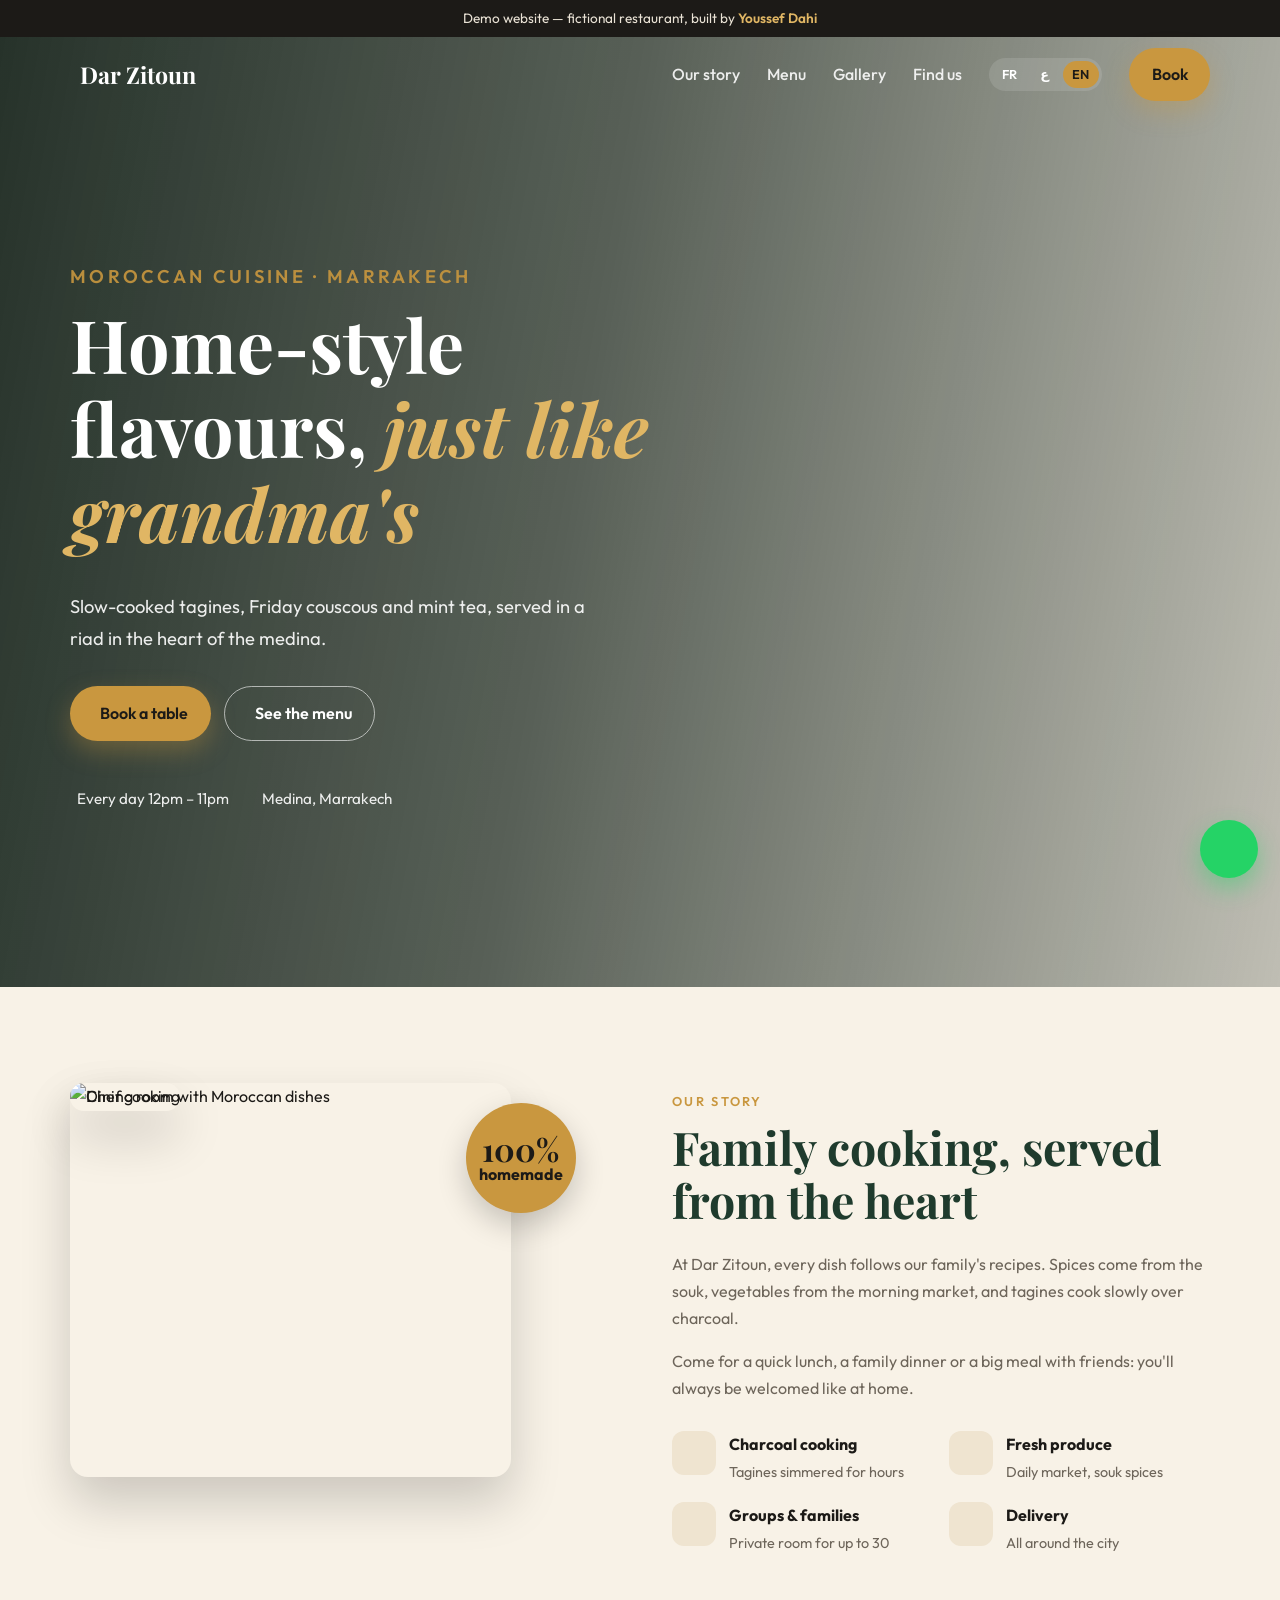
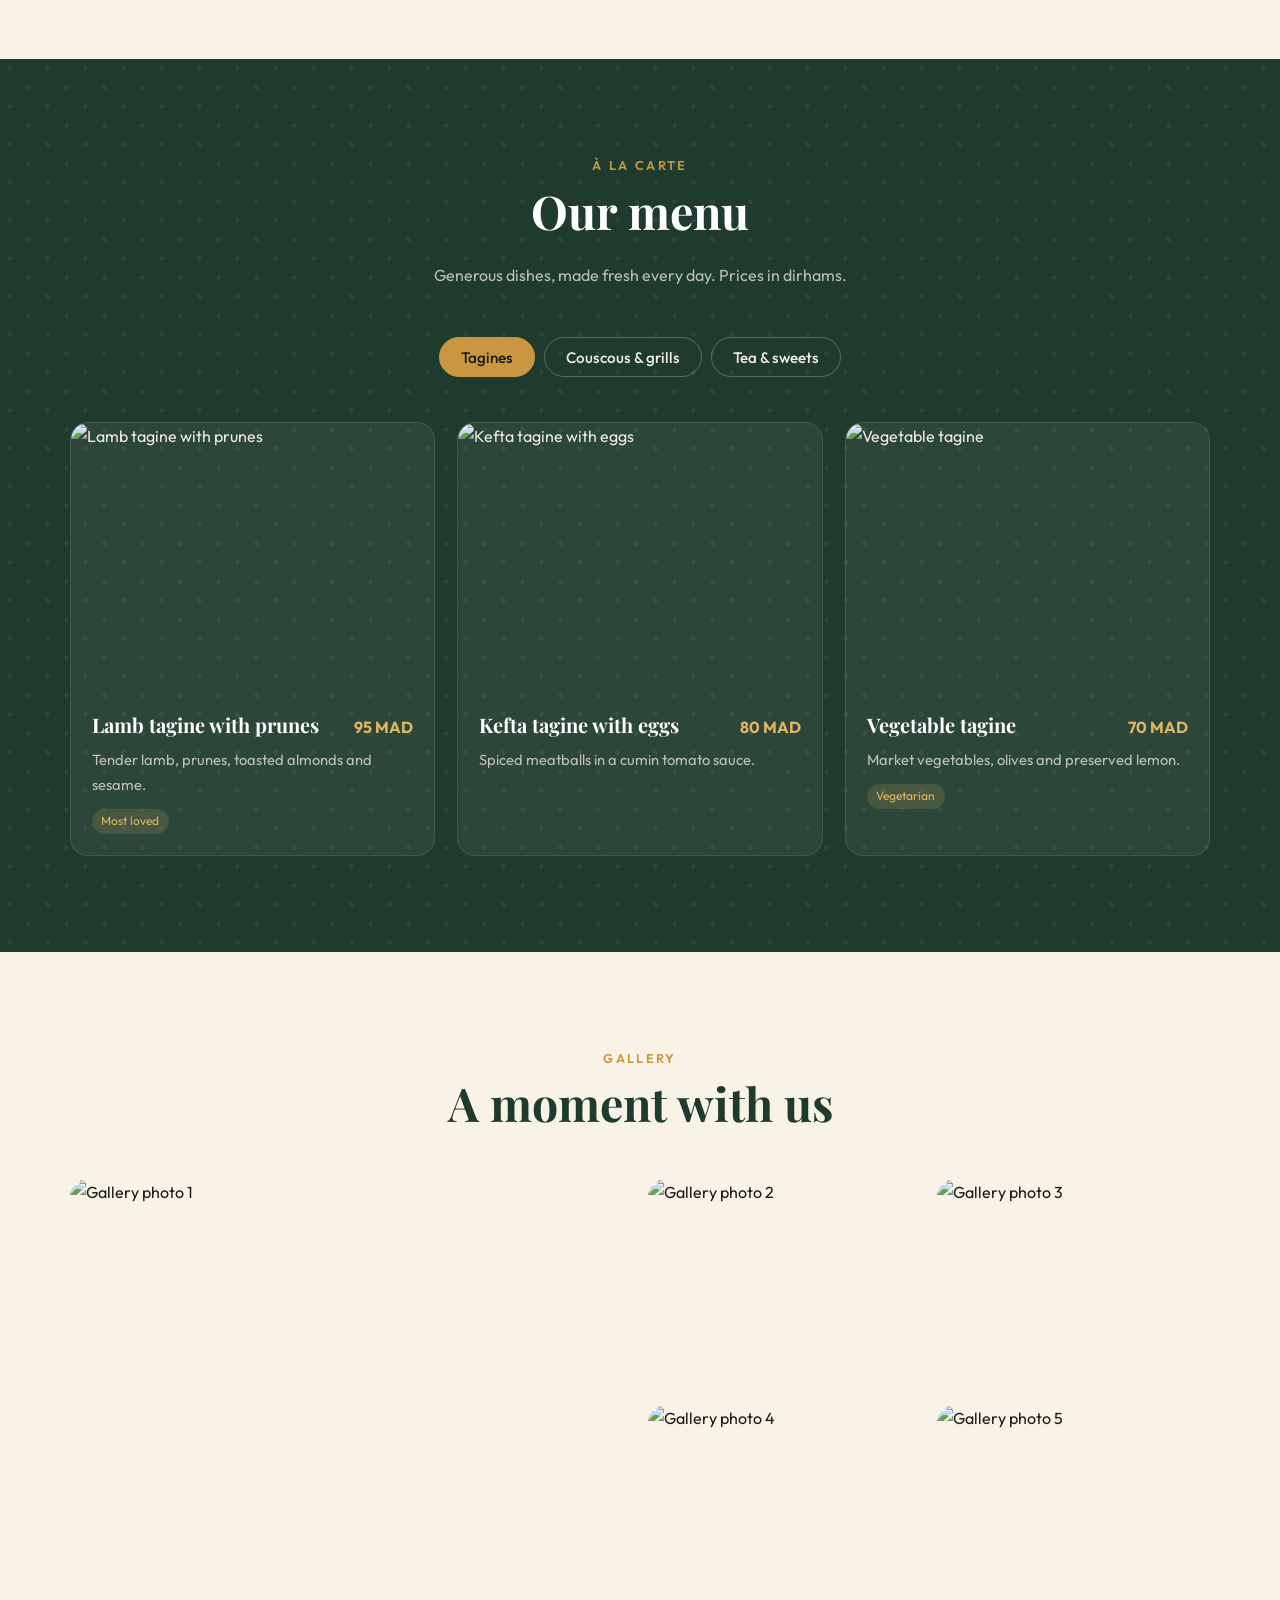
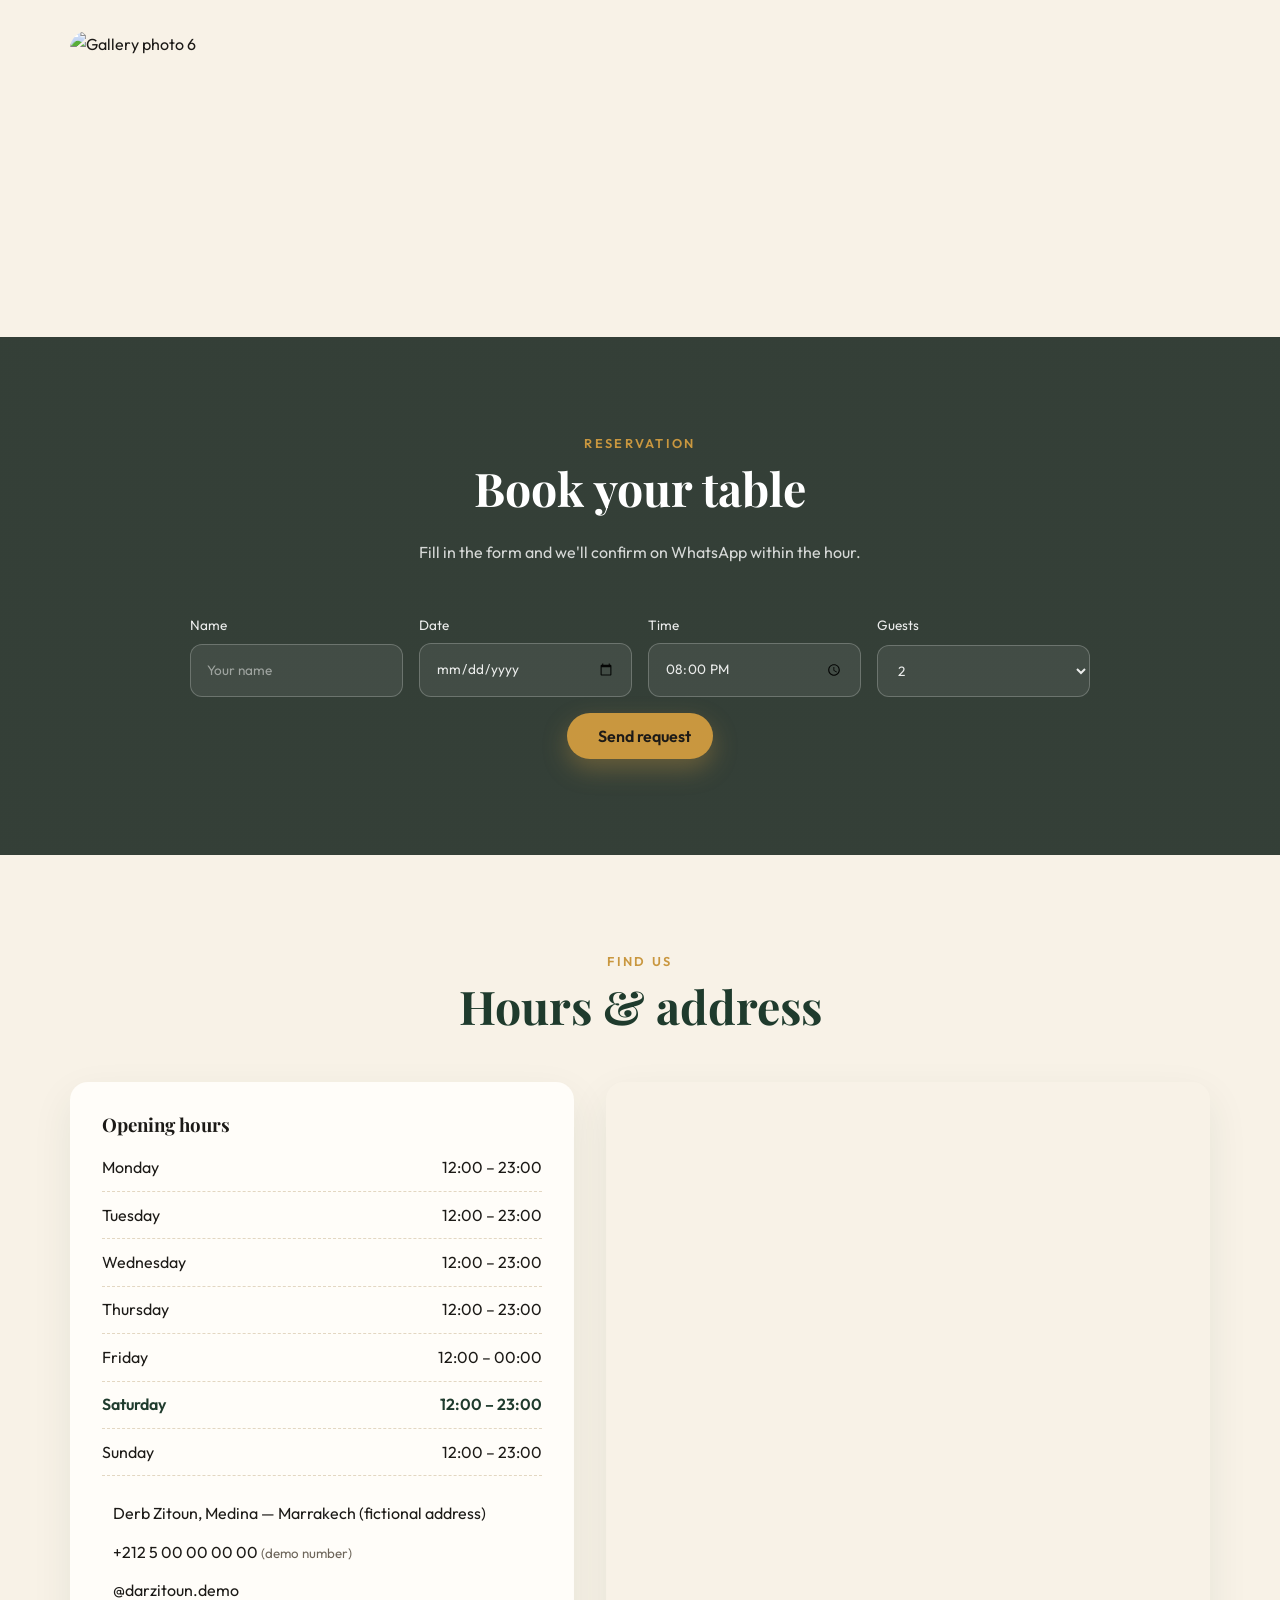
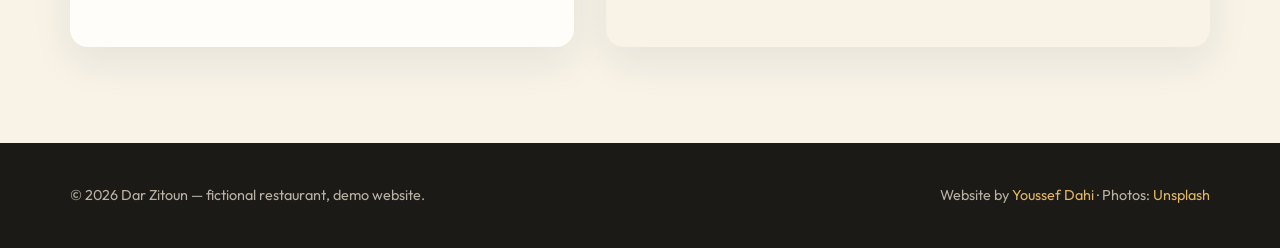
==== demos/restaurant/index.html @ c6a8010e "Add restaurant demo website (Dar Zitoun) Fictional Moroccan restaurant: menu tabs, gallery with ligh" ====
<!doctype html>
<html lang="fr">
<head>
  <meta charset="utf-8" />
  <meta name="viewport" content="width=device-width, initial-scale=1" />
  <title>Dar Zitoun — Restaurant marocain (démo)</title>
  <meta name="description" content="Demo restaurant website by Youssef Dahi: menu, gallery, opening hours, map and reservation, in French, Arabic and English." />
  <meta name="theme-color" content="#1f3b2d" />
  <link rel="preconnect" href="https://fonts.googleapis.com">
  <link rel="preconnect" href="https://fonts.gstatic.com" crossorigin>
  <link href="https://fonts.googleapis.com/css2?family=Playfair+Display:wght@600;700;800&family=Outfit:wght@300;400;500;600&family=Noto+Kufi+Arabic:wght@400;600;800&display=swap" rel="stylesheet">
  <link href="https://cdn.jsdelivr.net/npm/remixicon@4.3.0/fonts/remixicon.css" rel="stylesheet">
  <style>
    :root {
      --green: #1f3b2d;
      --green-2: #2c5440;
      --gold: #c9973f;
      --gold-2: #e0b664;
      --cream: #f8f2e7;
      --sand: #efe4d0;
      --ink: #1c1a17;
      --muted: #6d655a;
      --white: #fffdf9;
      --radius: 18px;
      --serif: "Playfair Display", Georgia, serif;
      --sans: "Outfit", system-ui, sans-serif;
    }
    html[lang="ar"] { --serif: "Noto Kufi Arabic", serif; --sans: "Noto Kufi Arabic", system-ui, sans-serif; }

    * { box-sizing: border-box; }
    html { scroll-behavior: smooth; scroll-padding-top: 80px; }
    body { margin: 0; font: 16px/1.7 var(--sans); color: var(--ink); background: var(--cream); overflow-x: hidden; }
    img { max-width: 100%; display: block; }
    a { color: inherit; text-decoration: none; }
    h1, h2, h3 { font-family: var(--serif); line-height: 1.15; margin: 0 0 .5em; }
    h2 { font-size: clamp(2rem, 4vw, 2.9rem); color: var(--green); }
    p { margin: 0 0 1em; }
    .container { width: min(1140px, 92%); margin-inline: auto; }
    .eyebrow { color: var(--gold); font-weight: 600; letter-spacing: .18em; text-transform: uppercase; font-size: .8rem; margin-bottom: .5rem; }
    html[lang="ar"] .eyebrow { letter-spacing: 0; font-size: .95rem; }
    .muted { color: var(--muted); }

    /* Demo ribbon */
    .demo-bar { background: var(--ink); color: #e9e2d5; font-size: .85rem; text-align: center; padding: .45rem 1rem; }
    .demo-bar a { color: var(--gold-2); font-weight: 600; }

    /* Header */
    header { position: sticky; top: 0; z-index: 40; transition: background .3s, box-shadow .3s; }
    header.scrolled { background: rgba(31, 59, 45, .96); box-shadow: 0 8px 24px rgba(0,0,0,.15); backdrop-filter: blur(8px); }
    .nav { display: flex; align-items: center; justify-content: space-between; gap: 1rem; height: 74px; color: #fff; }
    .logo { display: flex; align-items: center; gap: .6rem; font-family: var(--serif); font-size: 1.45rem; font-weight: 700; }
    .logo i { color: var(--gold-2); font-size: 1.6rem; }
    .links { display: flex; align-items: center; gap: 1.7rem; font-weight: 500; }
    .links a:not(.btn) { opacity: .88; } .links a:not(.btn):hover { opacity: 1; color: var(--gold-2); }
    .langs { display: flex; gap: .25rem; background: rgba(255,255,255,.12); border-radius: 999px; padding: .2rem; }
    .langs button { border: 0; background: none; color: #fff; font: 600 .8rem var(--sans); padding: .35rem .6rem; border-radius: 999px; cursor: pointer; }
    .langs button.on { background: var(--gold); color: var(--ink); }
    .burger { display: none; background: none; border: 0; color: #fff; font-size: 1.6rem; cursor: pointer; }

    .btn { display: inline-flex; align-items: center; gap: .5rem; padding: .8rem 1.4rem; border-radius: 999px; font-weight: 600; border: 0; cursor: pointer; font-family: var(--sans); font-size: 1rem; transition: transform .2s, box-shadow .2s, background .2s; }
    .btn:hover { transform: translateY(-2px); }
    .btn-gold { background: var(--gold); color: var(--ink); box-shadow: 0 10px 25px rgba(201,151,63,.35); }
    .btn-gold:hover { background: var(--gold-2); }
    .btn-line { color: #fff; border: 1.5px solid rgba(255,255,255,.6); }
    .btn-line:hover { border-color: #fff; background: rgba(255,255,255,.1); }

    /* Hero */
    .hero { position: relative; margin-top: -74px; min-height: 100vh; display: grid; align-items: center; color: #fff; overflow: hidden; }
    .hero-bg { position: absolute; inset: 0; background: url("https://images.unsplash.com/photo-1748540459503-19efc015143b?w=1800&q=75&auto=format&fit=crop") center/cover; transform: scale(1.08); animation: zoom 18s ease-out forwards; }
    @keyframes zoom { to { transform: scale(1); } }
    .hero::after { content: ""; position: absolute; inset: 0; background: linear-gradient(100deg, rgba(20,34,26,.92) 0%, rgba(20,34,26,.7) 45%, rgba(20,34,26,.25) 100%); }
    html[dir="rtl"] .hero::after { background: linear-gradient(-100deg, rgba(20,34,26,.92) 0%, rgba(20,34,26,.7) 45%, rgba(20,34,26,.25) 100%); }
    .hero-content { position: relative; z-index: 1; max-width: 620px; padding-block: 8rem 5rem; }
    .hero h1 { font-size: clamp(2.6rem, 6vw, 4.6rem); }
    .hero h1 span { color: var(--gold-2); font-style: italic; }
    html[lang="ar"] .hero h1 span { font-style: normal; }
    .hero p { font-size: 1.15rem; opacity: .9; max-width: 520px; }
    .hero-actions { display: flex; flex-wrap: wrap; gap: .8rem; margin-top: 2rem; }
    .hero-info { display: flex; flex-wrap: wrap; gap: 1.6rem; margin-top: 2.8rem; font-size: .95rem; opacity: .9; }
    .hero-info span { display: flex; align-items: center; gap: .45rem; } .hero-info i { color: var(--gold-2); font-size: 1.15rem; }

    /* Sections */
    section { padding-block: 6rem; }
    .head { text-align: center; max-width: 620px; margin: 0 auto 3rem; }

    /* About */
    .about { display: grid; grid-template-columns: 1fr 1fr; gap: 4rem; align-items: center; }
    .about-pics { position: relative; height: 480px; }
    .about-pics img { position: absolute; border-radius: var(--radius); object-fit: cover; box-shadow: 0 25px 50px rgba(0,0,0,.18); }
    .about-pics img:first-child { inset: 0 18% 18% 0; width: 82%; height: 82%; }
    .about-pics img:last-child { width: 50%; height: 52%; inset-inline-end: 0; bottom: 0; border: 6px solid var(--cream); }
    .about-pics .badge { position: absolute; top: 1.2rem; inset-inline-end: 6%; background: var(--gold); color: var(--ink); border-radius: 50%; width: 110px; height: 110px; display: grid; place-items: center; text-align: center; font-weight: 700; line-height: 1.1; box-shadow: 0 12px 30px rgba(0,0,0,.2); }
    .about-pics .badge b { display: block; font-family: var(--serif); font-size: 2rem; }
    .features { display: grid; grid-template-columns: 1fr 1fr; gap: 1rem; margin-top: 1.8rem; }
    .feature { display: flex; gap: .8rem; align-items: flex-start; }
    .feature i { flex: none; width: 44px; height: 44px; display: grid; place-items: center; border-radius: 12px; background: var(--sand); color: var(--green); font-size: 1.3rem; }
    .feature strong { display: block; } .feature span { font-size: .9rem; color: var(--muted); }

    /* Menu */
    .menu-sec { background: var(--green); color: #f3ece0; position: relative; }
    .menu-sec::before { content: ""; position: absolute; inset: 0; opacity: .06; background-image: radial-gradient(circle at 25% 25%, #fff 2px, transparent 2.5px), radial-gradient(circle at 75% 75%, #fff 2px, transparent 2.5px); background-size: 38px 38px; pointer-events: none; }
    .menu-sec h2 { color: #fff; }
    .tabs { display: flex; flex-wrap: wrap; justify-content: center; gap: .6rem; margin-bottom: 2.8rem; position: relative; }
    .tab { border: 1.5px solid rgba(255,255,255,.25); background: none; color: #f3ece0; font: 500 .95rem var(--sans); padding: .6rem 1.3rem; border-radius: 999px; cursor: pointer; transition: .2s; }
    .tab:hover { border-color: var(--gold-2); }
    .tab.on { background: var(--gold); border-color: var(--gold); color: var(--ink); }
    .dishes { display: grid; grid-template-columns: repeat(3, 1fr); gap: 1.4rem; position: relative; }
    .dish { background: rgba(255,255,255,.06); border: 1px solid rgba(255,255,255,.1); border-radius: var(--radius); overflow: hidden; transition: transform .3s, background .3s; animation: rise .5s ease both; }
    .dish:hover { transform: translateY(-6px); background: rgba(255,255,255,.1); }
    @keyframes rise { from { opacity: 0; transform: translateY(16px); } }
    .dish img { width: 100%; aspect-ratio: 4/3; object-fit: cover; }
    .dish-body { padding: 1.1rem 1.3rem 1.3rem; }
    .dish-top { display: flex; justify-content: space-between; gap: .8rem; align-items: baseline; }
    .dish h3 { font-size: 1.25rem; color: #fff; margin: 0; }
    .price { color: var(--gold-2); font-weight: 700; white-space: nowrap; }
    .dish p { margin: .4rem 0 0; font-size: .92rem; opacity: .75; }
    .tag { display: inline-block; margin-top: .7rem; font-size: .75rem; padding: .15rem .6rem; border-radius: 999px; background: rgba(224,182,100,.15); color: var(--gold-2); }

    /* Gallery */
    .gallery { display: grid; grid-template-columns: repeat(4, 1fr); grid-auto-rows: 210px; gap: 1rem; }
    .gallery figure { margin: 0; border-radius: var(--radius); overflow: hidden; cursor: zoom-in; }
    .gallery figure:nth-child(1) { grid-row: span 2; grid-column: span 2; }
    .gallery figure:nth-child(4) { grid-row: span 2; }
    .gallery img { width: 100%; height: 100%; object-fit: cover; transition: transform .6s; }
    .gallery figure:hover img { transform: scale(1.07); }
    .lightbox { position: fixed; inset: 0; z-index: 80; background: rgba(10,14,12,.92); display: none; place-items: center; padding: 2rem; }
    .lightbox.open { display: grid; }
    .lightbox img { max-height: 86vh; border-radius: 12px; }
    .lightbox button { position: absolute; top: 1rem; inset-inline-end: 1rem; background: none; border: 0; color: #fff; font-size: 2rem; cursor: pointer; }

    /* Visit */
    .visit { display: grid; grid-template-columns: 1fr 1.2fr; gap: 2rem; }
    .card { background: var(--white); border-radius: var(--radius); padding: 2rem; box-shadow: 0 15px 40px rgba(31,59,45,.08); }
    .hours { list-style: none; padding: 0; margin: 0 0 1.5rem; }
    .hours li { display: flex; justify-content: space-between; padding: .6rem 0; border-bottom: 1px dashed #e3d7c2; }
    .hours li.today { color: var(--green); font-weight: 600; }
    .contact-line { display: flex; gap: .7rem; align-items: center; margin-bottom: .7rem; }
    .contact-line i { color: var(--gold); font-size: 1.2rem; }
    .map { border-radius: var(--radius); overflow: hidden; min-height: 380px; box-shadow: 0 15px 40px rgba(31,59,45,.08); }
    .map iframe { width: 100%; height: 100%; min-height: 380px; border: 0; }

    /* Reservation */
    .reserve { background: linear-gradient(rgba(20,34,26,.86), rgba(20,34,26,.86)), url("https://images.unsplash.com/photo-1591299089616-c9604047b1a6?w=1600&q=70&auto=format&fit=crop") center/cover fixed; color: #fff; }
    .reserve h2 { color: #fff; }
    .form { display: grid; grid-template-columns: repeat(4, 1fr); gap: 1rem; max-width: 900px; margin: 0 auto; }
    .form label { display: grid; gap: .35rem; font-size: .85rem; opacity: .9; }
    .form input, .form select { width: 100%; padding: .85rem 1rem; border-radius: 12px; border: 1px solid rgba(255,255,255,.25); background: rgba(255,255,255,.08); color: #fff; font: inherit; }
    .form select option { color: var(--ink); }
    .form input::placeholder { color: rgba(255,255,255,.55); }
    .form .full { grid-column: 1 / -1; display: flex; justify-content: center; }
    .ok { display: none; text-align: center; margin-top: 1.4rem; padding: 1rem; border-radius: 12px; background: rgba(224,182,100,.15); color: var(--gold-2); }
    .ok.show { display: block; animation: rise .4s ease; }

    footer { background: var(--ink); color: #b9b1a3; padding: 2.5rem 0; font-size: .9rem; }
    .foot { display: flex; flex-wrap: wrap; justify-content: space-between; gap: 1rem; align-items: center; }
    .foot a { color: var(--gold-2); }

    .wa { position: fixed; bottom: 22px; inset-inline-end: 22px; z-index: 50; width: 58px; height: 58px; border-radius: 50%; background: #25d366; color: #fff; display: grid; place-items: center; font-size: 1.8rem; box-shadow: 0 10px 25px rgba(37,211,102,.45); animation: pop 2.5s ease-in-out infinite; }
    @keyframes pop { 50% { transform: scale(1.08); } }

    .reveal { opacity: 0; transform: translateY(30px); transition: opacity .7s, transform .7s; }
    .reveal.in { opacity: 1; transform: none; }

    @media (max-width: 900px) {
      .links { position: absolute; top: 74px; inset-inline: 0; background: var(--green); flex-direction: column; align-items: stretch; gap: 0; padding: 1rem 4%; display: none; }
      .links.open { display: flex; } .links a { padding: .75rem 0; } .links .btn { justify-content: center; }
      .burger { display: block; }
      .about, .visit { grid-template-columns: 1fr; }
      .about-pics { height: 380px; }
      .dishes { grid-template-columns: repeat(2, 1fr); }
      .gallery { grid-template-columns: repeat(2, 1fr); grid-auto-rows: 170px; }
      .gallery figure:nth-child(4) { grid-row: span 1; }
      .form { grid-template-columns: 1fr 1fr; }
      .reserve { background-attachment: scroll; }
    }
    @media (max-width: 560px) {
      .dishes, .features { grid-template-columns: 1fr; }
      .form { grid-template-columns: 1fr; }
      section { padding-block: 4.5rem; }
    }
    @media (prefers-reduced-motion: reduce) { *, *::before { animation: none !important; transition: none !important; } .reveal { opacity: 1; transform: none; } }
  </style>
</head>
<body>
  <div class="demo-bar"><span data-t="demo">Site de démonstration — restaurant fictif, réalisé par</span> <a href="../../" >Youssef Dahi</a></div>

  <header id="top-bar">
    <div class="container nav">
      <a href="#home" class="logo"><i class="ri-leaf-line"></i> Dar Zitoun</a>
      <nav class="links" id="links">
        <a href="#about" data-t="nav_about">Notre histoire</a>
        <a href="#menu" data-t="nav_menu">Menu</a>
        <a href="#gallery" data-t="nav_gallery">Galerie</a>
        <a href="#visit" data-t="nav_visit">Nous trouver</a>
        <div class="langs" role="group" aria-label="Language">
          <button data-lang="fr" class="on">FR</button><button data-lang="ar">ع</button><button data-lang="en">EN</button>
        </div>
        <a href="#reserve" class="btn btn-gold" data-t="nav_book">Réserver</a>
      </nav>
      <button class="burger" id="burger" aria-label="Menu"><i class="ri-menu-line"></i></button>
    </div>
  </header>

  <main>
    <section class="hero" id="home">
      <div class="hero-bg" role="img" aria-label="Moroccan dishes on a table"></div>
      <div class="container">
        <div class="hero-content">
          <p class="eyebrow" data-t="hero_eyebrow">Cuisine marocaine · Marrakech</p>
          <h1 data-t-html="hero_title">Les saveurs de la maison, <span>comme chez grand-mère</span></h1>
          <p data-t="hero_sub">Tajines mijotés lentement, couscous du vendredi et thé à la menthe, servis dans un riad au cœur de la médina.</p>
          <div class="hero-actions">
            <a href="#reserve" class="btn btn-gold"><i class="ri-calendar-check-line"></i><span data-t="hero_book">Réserver une table</span></a>
            <a href="#menu" class="btn btn-line"><i class="ri-restaurant-2-line"></i><span data-t="hero_menu">Voir le menu</span></a>
          </div>
          <div class="hero-info">
            <span><i class="ri-time-line"></i><span data-t="hero_hours">Tous les jours 12h – 23h</span></span>
            <span><i class="ri-map-pin-2-line"></i><span data-t="hero_place">Médina, Marrakech</span></span>
          </div>
        </div>
      </div>
    </section>

    <section id="about">
      <div class="container about">
        <div class="about-pics reveal">
          <img src="https://images.unsplash.com/photo-1661081988119-58e40ee39201?w=900&q=75&auto=format&fit=crop" alt="Dining room with Moroccan dishes" loading="lazy">
          <img src="https://images.unsplash.com/photo-1784137894042-78ad35e139dc?w=600&q=75&auto=format&fit=crop" alt="Chef cooking" loading="lazy">
          <div class="badge"><div><b>100%</b><span data-t="badge">fait maison</span></div></div>
        </div>
        <div class="reveal">
          <p class="eyebrow" data-t="about_eyebrow">Notre histoire</p>
          <h2 data-t="about_title">Une cuisine de famille, servie avec le cœur</h2>
          <p class="muted" data-t="about_p1">Chez Dar Zitoun, chaque plat suit les recettes de notre famille. Les épices viennent du souk, les légumes du marché du matin, et les tajines cuisent doucement sur le charbon.</p>
          <p class="muted" data-t="about_p2">Venez pour un déjeuner rapide, un dîner en famille ou un grand repas entre amis : vous serez toujours accueillis comme à la maison.</p>
          <div class="features">
            <div class="feature"><i class="ri-fire-line"></i><div><strong data-t="f1">Cuisson au charbon</strong><span data-t="f1d">Tajines mijotés pendant des heures</span></div></div>
            <div class="feature"><i class="ri-plant-line"></i><div><strong data-t="f2">Produits frais</strong><span data-t="f2d">Marché du jour, épices du souk</span></div></div>
            <div class="feature"><i class="ri-group-line"></i><div><strong data-t="f3">Groupes & familles</strong><span data-t="f3d">Salle privée jusqu'à 30 personnes</span></div></div>
            <div class="feature"><i class="ri-e-bike-2-line"></i><div><strong data-t="f4">Livraison</strong><span data-t="f4d">Dans toute la ville</span></div></div>
          </div>
        </div>
      </div>
    </section>

    <section class="menu-sec" id="menu">
      <div class="container">
        <div class="head reveal">
          <p class="eyebrow" data-t="menu_eyebrow">À la carte</p>
          <h2 data-t="menu_title">Notre menu</h2>
          <p style="opacity:.75" data-t="menu_sub">Des plats généreux, préparés chaque jour. Prix en dirhams.</p>
        </div>
        <div class="tabs" role="tablist">
          <button class="tab on" data-cat="tajines" data-t="cat_tajines">Tajines</button>
          <button class="tab" data-cat="plats" data-t="cat_plats">Couscous & grillades</button>
          <button class="tab" data-cat="douceurs" data-t="cat_douceurs">Thé & douceurs</button>
        </div>
        <div class="dishes" id="dishes"></div>
      </div>
    </section>

    <section id="gallery">
      <div class="container">
        <div class="head reveal">
          <p class="eyebrow" data-t="gal_eyebrow">Galerie</p>
          <h2 data-t="gal_title">Un moment chez nous</h2>
        </div>
        <div class="gallery reveal" id="gallery-grid"></div>
      </div>
    </section>

    <section class="reserve" id="reserve">
      <div class="container">
        <div class="head reveal">
          <p class="eyebrow" data-t="res_eyebrow">Réservation</p>
          <h2 data-t="res_title">Réservez votre table</h2>
          <p style="opacity:.8" data-t="res_sub">Remplissez le formulaire, nous confirmons par WhatsApp dans l'heure.</p>
        </div>
        <form class="form reveal" id="form">
          <label><span data-t="r_name">Nom</span><input required name="name" autocomplete="name" data-ph="ph_name" placeholder="Votre nom"></label>
          <label><span data-t="r_date">Date</span><input required type="date" name="date"></label>
          <label><span data-t="r_time">Heure</span><input required type="time" name="time" value="20:00"></label>
          <label><span data-t="r_people">Personnes</span><select name="people"><option>1</option><option selected>2</option><option>3</option><option>4</option><option>5</option><option>6+</option></select></label>
          <div class="full"><button class="btn btn-gold" type="submit"><i class="ri-whatsapp-line"></i><span data-t="r_send">Envoyer la demande</span></button></div>
        </form>
        <p class="ok" id="ok" data-t="r_ok">Merci ! Sur un vrai site, votre demande serait envoyée au restaurant par WhatsApp.</p>
      </div>
    </section>

    <section id="visit">
      <div class="container">
        <div class="head reveal">
          <p class="eyebrow" data-t="visit_eyebrow">Nous trouver</p>
          <h2 data-t="visit_title">Horaires & adresse</h2>
        </div>
        <div class="visit">
          <div class="card reveal">
            <h3 data-t="hours_title">Horaires d'ouverture</h3>
            <ul class="hours" id="hours"></ul>
            <div class="contact-line"><i class="ri-map-pin-2-line"></i><span data-t="addr">Derb Zitoun, Médina — Marrakech (adresse fictive)</span></div>
            <div class="contact-line"><i class="ri-phone-line"></i><span>+212 5 00 00 00 00 <small class="muted" data-t="fake">(numéro de démo)</small></span></div>
            <div class="contact-line"><i class="ri-instagram-line"></i><span>@darzitoun.demo</span></div>
          </div>
          <div class="map reveal">
            <iframe title="Map" loading="lazy" referrerpolicy="no-referrer-when-downgrade" src="https://maps.google.com/maps?q=Medina%20Marrakech&z=15&output=embed"></iframe>
          </div>
        </div>
      </div>
    </section>
  </main>

  <footer>
    <div class="container foot">
      <span>© <span id="y"></span> Dar Zitoun — <span data-t="foot">restaurant fictif, site de démonstration.</span></span>
      <span><span data-t="made">Site réalisé par</span> <a href="../../">Youssef Dahi</a> · <span data-t="photos">Photos</span>: <a href="https://unsplash.com" target="_blank" rel="noopener">Unsplash</a></span>
    </div>
  </footer>

  <a href="#reserve" class="wa" aria-label="WhatsApp"><i class="ri-whatsapp-line"></i></a>

  <div class="lightbox" id="lightbox"><button aria-label="Close"><i class="ri-close-line"></i></button><img alt=""></div>

  <script>
    const U = (id, w = 700) => `https://images.unsplash.com/${id}?w=${w}&q=72&auto=format&fit=crop`;

    const DISHES = {
      tajines: [
        { img: "photo-1661083098412-054431ab7112", price: 95, k: "d1", tag: "best" },
        { img: "photo-1673283556513-282af10c9882", price: 80, k: "d2" },
        { img: "photo-1541518763669-27fef04b14ea", price: 70, k: "d3", tag: "veg" },
      ],
      plats: [
        { img: "photo-1643019237176-8ae0859f1123", price: 85, k: "d4", tag: "fri" },
        { img: "photo-1777716003985-68fed08d0c7e", price: 120, k: "d5" },
        { img: "photo-1682370207954-c8a9cccaabb4", price: 75, k: "d6", tag: "veg" },
      ],
      douceurs: [
        { img: "photo-1574810134700-b6ba48d151a0", price: 35, k: "d7", tag: "best" },
        { img: "photo-1555758933-42f41c02c82f", price: 15, k: "d8" },
        { img: "photo-1763571494240-e88c4ae18742", price: 25, k: "d9" },
      ],
    };
    const GALLERY = ["photo-1785734290864-eca98549d0b6", "photo-1669542795386-e794632a231f", "photo-1758745464235-ccb8c1253074", "photo-1773209927898-a0a7e0a13125", "photo-1517314597476-e1788060b6cb", "photo-1517314626714-ac1b9a16515e"];

    const T = {
      fr: {
        demo: "Site de démonstration — restaurant fictif, réalisé par",
        nav_about: "Notre histoire", nav_menu: "Menu", nav_gallery: "Galerie", nav_visit: "Nous trouver", nav_book: "Réserver",
        hero_eyebrow: "Cuisine marocaine · Marrakech",
        hero_title: "Les saveurs de la maison, <span>comme chez grand-mère</span>",
        hero_sub: "Tajines mijotés lentement, couscous du vendredi et thé à la menthe, servis dans un riad au cœur de la médina.",
        hero_book: "Réserver une table", hero_menu: "Voir le menu", hero_hours: "Tous les jours 12h – 23h", hero_place: "Médina, Marrakech",
        badge: "fait maison",
        about_eyebrow: "Notre histoire", about_title: "Une cuisine de famille, servie avec le cœur",
        about_p1: "Chez Dar Zitoun, chaque plat suit les recettes de notre famille. Les épices viennent du souk, les légumes du marché du matin, et les tajines cuisent doucement sur le charbon.",
        about_p2: "Venez pour un déjeuner rapide, un dîner en famille ou un grand repas entre amis : vous serez toujours accueillis comme à la maison.",
        f1: "Cuisson au charbon", f1d: "Tajines mijotés pendant des heures", f2: "Produits frais", f2d: "Marché du jour, épices du souk",
        f3: "Groupes & familles", f3d: "Salle privée jusqu'à 30 personnes", f4: "Livraison", f4d: "Dans toute la ville",
        menu_eyebrow: "À la carte", menu_title: "Notre menu", menu_sub: "Des plats généreux, préparés chaque jour. Prix en dirhams.",
        cat_tajines: "Tajines", cat_plats: "Couscous & grillades", cat_douceurs: "Thé & douceurs",
        d1: ["Tajine d'agneau aux pruneaux", "Agneau fondant, pruneaux, amandes grillées et sésame."],
        d2: ["Tajine de kefta aux œufs", "Boulettes épicées dans une sauce tomate au cumin."],
        d3: ["Tajine de légumes", "Légumes du marché, olives et citron confit."],
        d4: ["Couscous royal", "Semoule fine, sept légumes, poulet et agneau."],
        d5: ["Assiette de grillades", "Brochettes, merguez et kefta, riz et pain maison."],
        d6: ["Zaalouk & salades marocaines", "Assortiment de salades cuites, à partager."],
        d7: ["Thé & pâtisseries", "Théière à la menthe et cornes de gazelle."],
        d8: ["Thé à la menthe", "Servi à la marocaine, menthe fraîche."],
        d9: ["Verre de thé aux épices", "Thé noir, cannelle et fleur d'oranger."],
        tags: { best: "Le plus aimé", veg: "Végétarien", fri: "Spécial vendredi" },
        cur: "DH",
        gal_eyebrow: "Galerie", gal_title: "Un moment chez nous",
        res_eyebrow: "Réservation", res_title: "Réservez votre table", res_sub: "Remplissez le formulaire, nous confirmons par WhatsApp dans l'heure.",
        r_name: "Nom", ph_name: "Votre nom", r_date: "Date", r_time: "Heure", r_people: "Personnes", r_send: "Envoyer la demande",
        r_ok: "Merci ! Sur un vrai site, votre demande serait envoyée au restaurant par WhatsApp.",
        visit_eyebrow: "Nous trouver", visit_title: "Horaires & adresse", hours_title: "Horaires d'ouverture",
        days: ["Lundi", "Mardi", "Mercredi", "Jeudi", "Vendredi", "Samedi", "Dimanche"], hrs: "12:00 – 23:00", fri: "12:00 – 00:00",
        addr: "Derb Zitoun, Médina — Marrakech (adresse fictive)", fake: "(numéro de démo)",
        foot: "restaurant fictif, site de démonstration.", made: "Site réalisé par", photos: "Photos",
      },
      ar: {
        demo: "موقع تجريبي — مطعم خيالي، من إنجاز",
        nav_about: "قصتنا", nav_menu: "القائمة", nav_gallery: "المعرض", nav_visit: "موقعنا", nav_book: "احجز",
        hero_eyebrow: "المطبخ المغربي · مراكش",
        hero_title: "نكهات البيت، <span>كما تطبخها الجدّة</span>",
        hero_sub: "طواجن مطهوّة على مهل، كسكس الجمعة وأتاي بالنعناع، في رياض بقلب المدينة القديمة.",
        hero_book: "احجز طاولة", hero_menu: "شاهد القائمة", hero_hours: "كل يوم 12:00 – 23:00", hero_place: "المدينة القديمة، مراكش",
        badge: "صنع منزلي",
        about_eyebrow: "قصتنا", about_title: "مطبخ عائلي يُقدَّم من القلب",
        about_p1: "في دار زيتون، كل طبق يتبع وصفات عائلتنا. التوابل من السوق، والخضر من سوق الصباح، والطواجن تُطهى ببطء على الفحم.",
        about_p2: "تعالَ لغداء سريع أو عشاء عائلي أو وليمة مع الأصدقاء: ستجد دائماً ترحيباً كأنك في بيتك.",
        f1: "طهي على الفحم", f1d: "طواجن تُطهى لساعات", f2: "منتجات طازجة", f2d: "سوق اليوم وتوابل السوق",
        f3: "مجموعات وعائلات", f3d: "قاعة خاصة حتى 30 شخصاً", f4: "توصيل", f4d: "في كل أنحاء المدينة",
        menu_eyebrow: "الأطباق", menu_title: "قائمتنا", menu_sub: "أطباق سخية تُحضَّر كل يوم. الأسعار بالدرهم.",
        cat_tajines: "طواجن", cat_plats: "كسكس ومشويات", cat_douceurs: "أتاي وحلويات",
        d1: ["طاجين اللحم بالبرقوق", "لحم غنمي طري، برقوق، لوز محمّص وجلجلان."],
        d2: ["طاجين الكفتة بالبيض", "كويرات متبّلة في صلصة طماطم بالكمون."],
        d3: ["طاجين الخضر", "خضر السوق، زيتون وحامض مصيّر."],
        d4: ["كسكس ملكي", "سميد رقيق، سبع خضاري، دجاج ولحم."],
        d5: ["طبق المشويات", "قطبان، مرقاز وكفتة مع الأرز والخبز البلدي."],
        d6: ["زعلوك وسلطات مغربية", "تشكيلة سلطات مطبوخة للمشاركة."],
        d7: ["أتاي وحلويات", "براد أتاي بالنعناع وكعب غزال."],
        d8: ["أتاي بالنعناع", "على الطريقة المغربية بنعناع طري."],
        d9: ["كأس أتاي بالتوابل", "شاي أسود، قرفة وماء الزهر."],
        tags: { best: "الأكثر طلباً", veg: "نباتي", fri: "خاص بالجمعة" },
        cur: "درهم",
        gal_eyebrow: "المعرض", gal_title: "لحظات عندنا",
        res_eyebrow: "الحجز", res_title: "احجز طاولتك", res_sub: "املأ الاستمارة وسنؤكد الحجز عبر واتساب خلال ساعة.",
        r_name: "الاسم", ph_name: "اسمك", r_date: "التاريخ", r_time: "الساعة", r_people: "عدد الأشخاص", r_send: "أرسل الطلب",
        r_ok: "شكراً! في موقع حقيقي، سيُرسل طلبك إلى المطعم عبر واتساب.",
        visit_eyebrow: "موقعنا", visit_title: "الأوقات والعنوان", hours_title: "أوقات العمل",
        days: ["الإثنين", "الثلاثاء", "الأربعاء", "الخميس", "الجمعة", "السبت", "الأحد"], hrs: "12:00 – 23:00", fri: "12:00 – 00:00",
        addr: "درب زيتون، المدينة القديمة — مراكش (عنوان خيالي)", fake: "(رقم تجريبي)",
        foot: "مطعم خيالي، موقع تجريبي.", made: "من إنجاز", photos: "الصور",
      },
      en: {
        demo: "Demo website — fictional restaurant, built by",
        nav_about: "Our story", nav_menu: "Menu", nav_gallery: "Gallery", nav_visit: "Find us", nav_book: "Book",
        hero_eyebrow: "Moroccan cuisine · Marrakech",
        hero_title: "Home-style flavours, <span>just like grandma's</span>",
        hero_sub: "Slow-cooked tagines, Friday couscous and mint tea, served in a riad in the heart of the medina.",
        hero_book: "Book a table", hero_menu: "See the menu", hero_hours: "Every day 12pm – 11pm", hero_place: "Medina, Marrakech",
        badge: "homemade",
        about_eyebrow: "Our story", about_title: "Family cooking, served from the heart",
        about_p1: "At Dar Zitoun, every dish follows our family's recipes. Spices come from the souk, vegetables from the morning market, and tagines cook slowly over charcoal.",
        about_p2: "Come for a quick lunch, a family dinner or a big meal with friends: you'll always be welcomed like at home.",
        f1: "Charcoal cooking", f1d: "Tagines simmered for hours", f2: "Fresh produce", f2d: "Daily market, souk spices",
        f3: "Groups & families", f3d: "Private room for up to 30", f4: "Delivery", f4d: "All around the city",
        menu_eyebrow: "À la carte", menu_title: "Our menu", menu_sub: "Generous dishes, made fresh every day. Prices in dirhams.",
        cat_tajines: "Tagines", cat_plats: "Couscous & grills", cat_douceurs: "Tea & sweets",
        d1: ["Lamb tagine with prunes", "Tender lamb, prunes, toasted almonds and sesame."],
        d2: ["Kefta tagine with eggs", "Spiced meatballs in a cumin tomato sauce."],
        d3: ["Vegetable tagine", "Market vegetables, olives and preserved lemon."],
        d4: ["Royal couscous", "Fine semolina, seven vegetables, chicken and lamb."],
        d5: ["Mixed grill plate", "Skewers, merguez and kefta with rice and homemade bread."],
        d6: ["Zaalouk & Moroccan salads", "A selection of cooked salads to share."],
        d7: ["Tea & pastries", "A pot of mint tea with gazelle horns."],
        d8: ["Mint tea", "Served the Moroccan way, with fresh mint."],
        d9: ["Spiced tea", "Black tea, cinnamon and orange blossom."],
        tags: { best: "Most loved", veg: "Vegetarian", fri: "Friday special" },
        cur: "MAD",
        gal_eyebrow: "Gallery", gal_title: "A moment with us",
        res_eyebrow: "Reservation", res_title: "Book your table", res_sub: "Fill in the form and we'll confirm on WhatsApp within the hour.",
        r_name: "Name", ph_name: "Your name", r_date: "Date", r_time: "Time", r_people: "Guests", r_send: "Send request",
        r_ok: "Thank you! On a real website, your request would be sent to the restaurant on WhatsApp.",
        visit_eyebrow: "Find us", visit_title: "Hours & address", hours_title: "Opening hours",
        days: ["Monday", "Tuesday", "Wednesday", "Thursday", "Friday", "Saturday", "Sunday"], hrs: "12:00 – 23:00", fri: "12:00 – 00:00",
        addr: "Derb Zitoun, Medina — Marrakech (fictional address)", fake: "(demo number)",
        foot: "fictional restaurant, demo website.", made: "Website by", photos: "Photos",
      },
    };

    let lang = "fr", cat = "tajines";
    try { lang = localStorage.getItem("dz_lang") || (navigator.language || "fr").slice(0, 2); } catch (e) {}
    if (!T[lang]) lang = "fr";

    function renderDishes() {
      const t = T[lang];
      document.getElementById("dishes").innerHTML = DISHES[cat].map((d) => `
        <article class="dish">
          <img src="${U(d.img)}" alt="${t[d.k][0]}" loading="lazy">
          <div class="dish-body">
            <div class="dish-top"><h3>${t[d.k][0]}</h3><span class="price">${d.price} ${t.cur}</span></div>
            <p>${t[d.k][1]}</p>
            ${d.tag ? `<span class="tag">${t.tags[d.tag]}</span>` : ""}
          </div>
        </article>`).join("");
    }

    function renderHours() {
      const t = T[lang], today = (new Date().getDay() + 6) % 7;
      document.getElementById("hours").innerHTML = t.days.map((d, i) =>
        `<li class="${i === today ? "today" : ""}"><span>${d}</span><span>${i === 4 ? t.fri : t.hrs}</span></li>`).join("");
    }

    function setLang(l) {
      lang = l; const t = T[l];
      document.documentElement.lang = l;
      document.documentElement.dir = l === "ar" ? "rtl" : "ltr";
      document.querySelectorAll("[data-t]").forEach((el) => { const v = t[el.dataset.t]; if (typeof v === "string") el.textContent = v; });
      document.querySelectorAll("[data-t-html]").forEach((el) => { el.innerHTML = t[el.dataset.tHtml]; });
      document.querySelectorAll("[data-ph]").forEach((el) => { el.placeholder = t[el.dataset.ph]; });
      document.querySelectorAll(".langs button").forEach((b) => b.classList.toggle("on", b.dataset.lang === l));
      document.title = { fr: "Dar Zitoun — Restaurant marocain (démo)", ar: "دار زيتون — مطعم مغربي (تجريبي)", en: "Dar Zitoun — Moroccan restaurant (demo)" }[l];
      renderDishes(); renderHours();
      try { localStorage.setItem("dz_lang", l); } catch (e) {}
    }

    document.querySelectorAll(".langs button").forEach((b) => b.addEventListener("click", () => setLang(b.dataset.lang)));
    document.querySelectorAll(".tab").forEach((b) => b.addEventListener("click", () => {
      cat = b.dataset.cat;
      document.querySelectorAll(".tab").forEach((x) => x.classList.toggle("on", x === b));
      renderDishes();
    }));

    // Gallery + lightbox
    const grid = document.getElementById("gallery-grid"), lb = document.getElementById("lightbox");
    grid.innerHTML = GALLERY.map((id, i) => `<figure><img src="${U(id, i === 0 ? 1100 : 600)}" data-big="${U(id, 1600)}" alt="Gallery photo ${i + 1}" loading="lazy"></figure>`).join("");
    grid.addEventListener("click", (e) => { const img = e.target.closest("img"); if (!img) return; lb.querySelector("img").src = img.dataset.big; lb.classList.add("open"); });
    lb.addEventListener("click", () => lb.classList.remove("open"));
    document.addEventListener("keydown", (e) => { if (e.key === "Escape") lb.classList.remove("open"); });

    // Reservation (demo)
    const form = document.getElementById("form");
    form.date.min = new Date().toISOString().slice(0, 10);
    form.addEventListener("submit", (e) => { e.preventDefault(); document.getElementById("ok").classList.add("show"); form.reset(); });

    // Header + mobile menu
    const bar = document.getElementById("top-bar"), links = document.getElementById("links");
    const onScroll = () => bar.classList.toggle("scrolled", scrollY > 40);
    addEventListener("scroll", onScroll); onScroll();
    document.getElementById("burger").addEventListener("click", () => links.classList.toggle("open"));
    links.querySelectorAll("a").forEach((a) => a.addEventListener("click", () => links.classList.remove("open")));

    // Reveal on scroll
    const io = new IntersectionObserver((es) => es.forEach((en) => { if (en.isIntersecting) { en.target.classList.add("in"); io.unobserve(en.target); } }), { threshold: .12 });
    document.querySelectorAll(".reveal").forEach((el) => io.observe(el));

    document.getElementById("y").textContent = new Date().getFullYear();
    setLang(lang);
  </script>
</body>
</html>
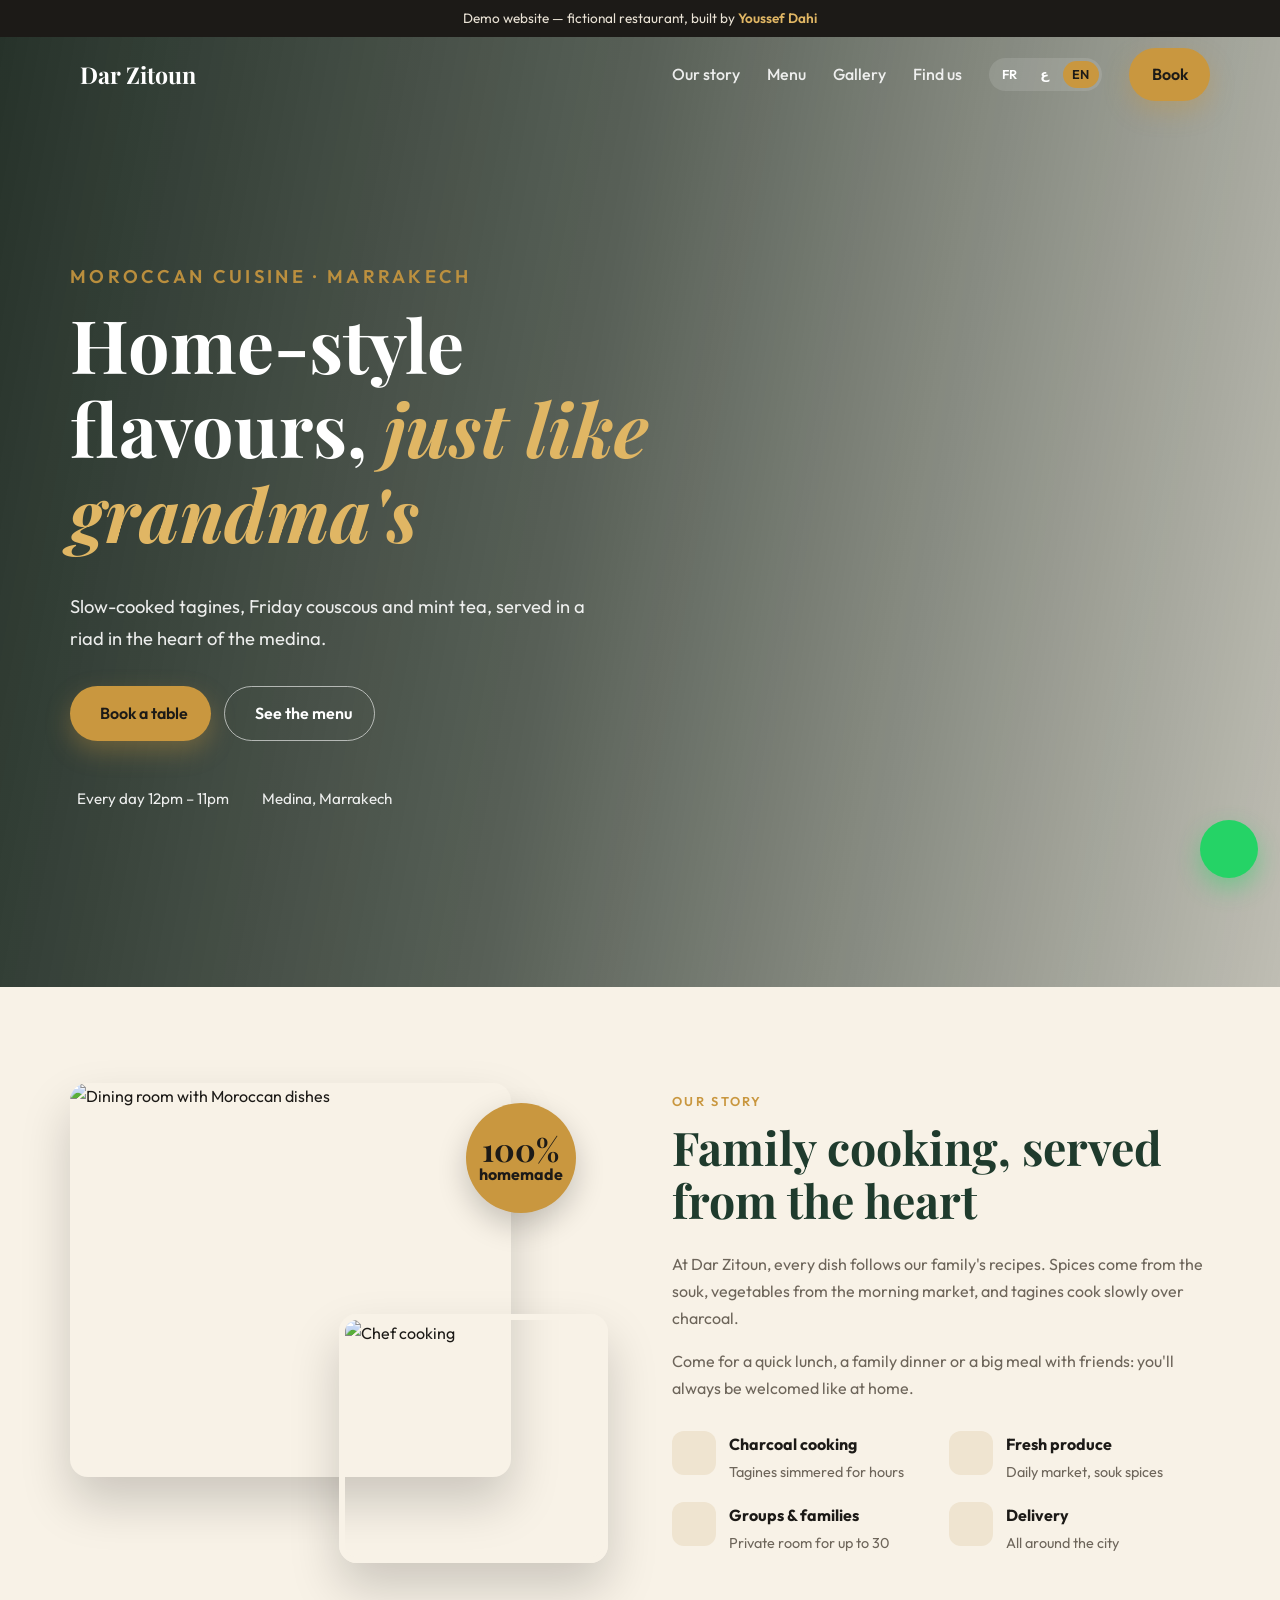
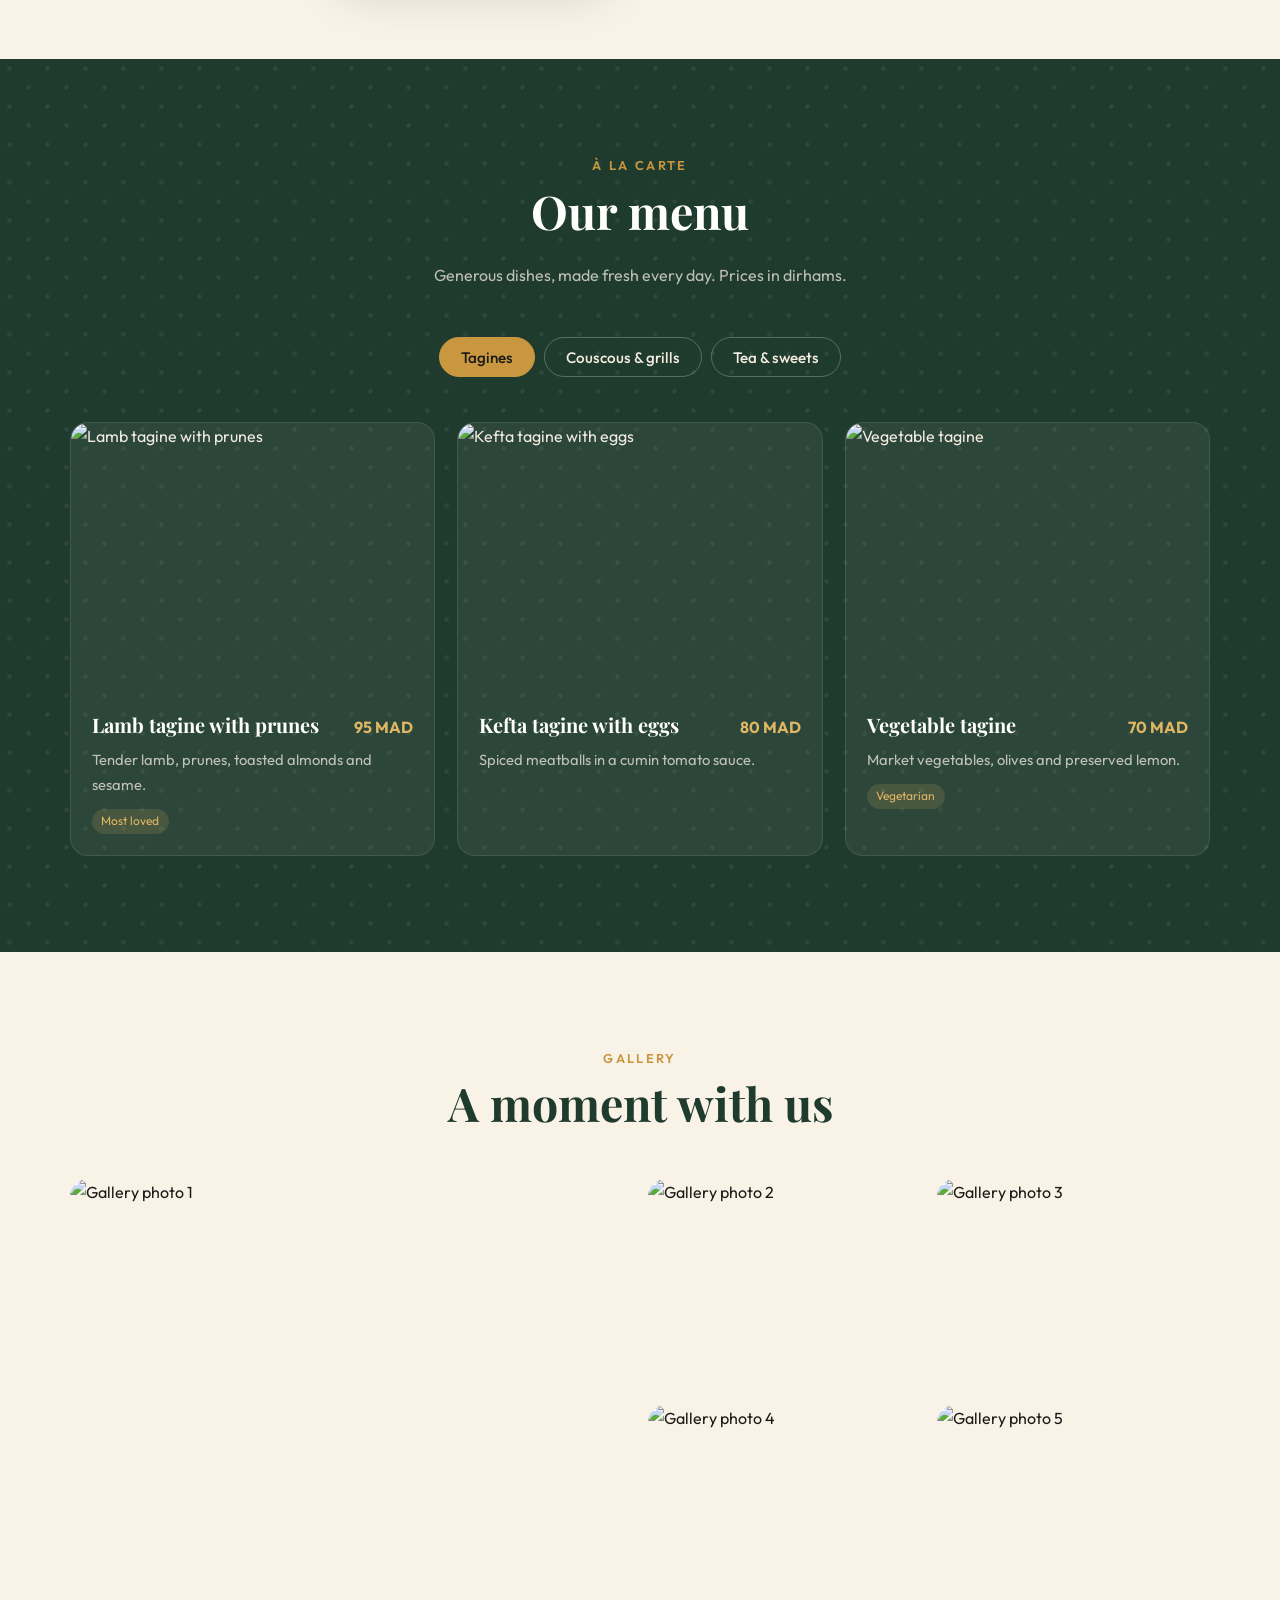
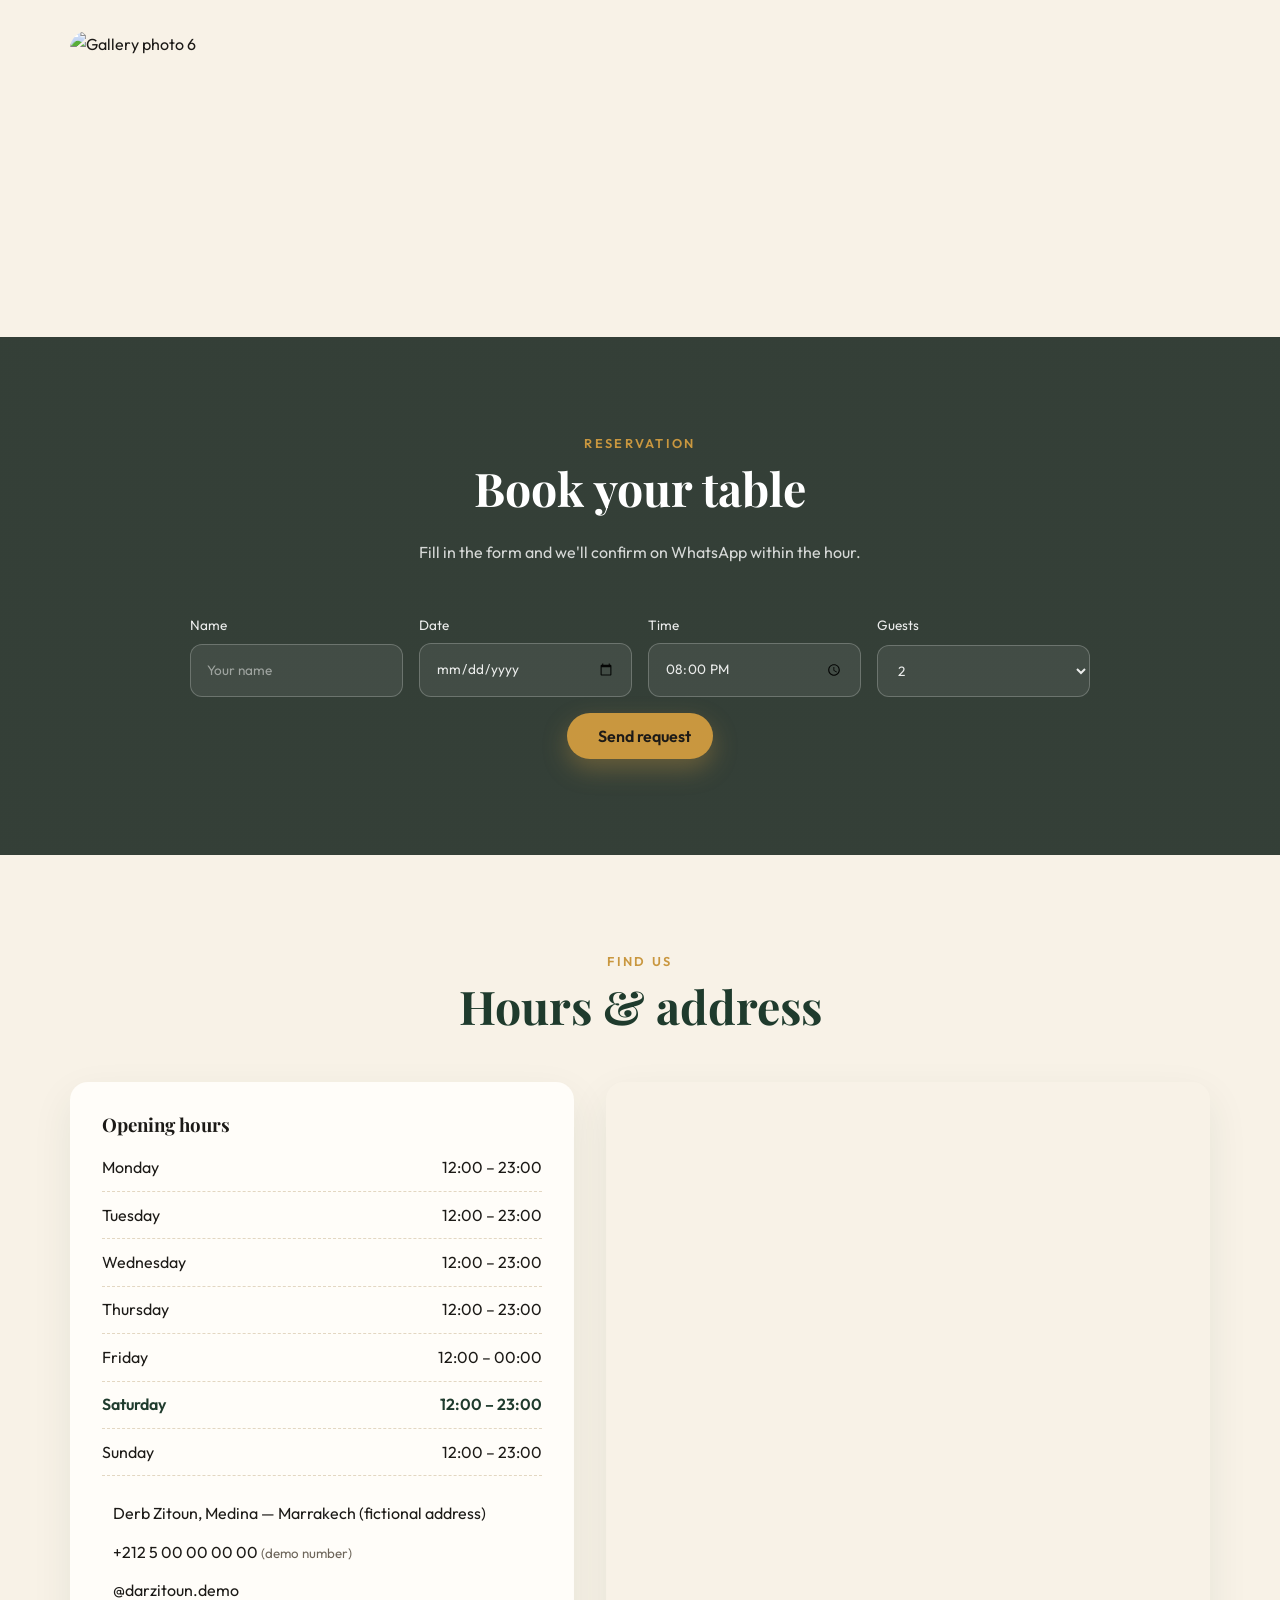
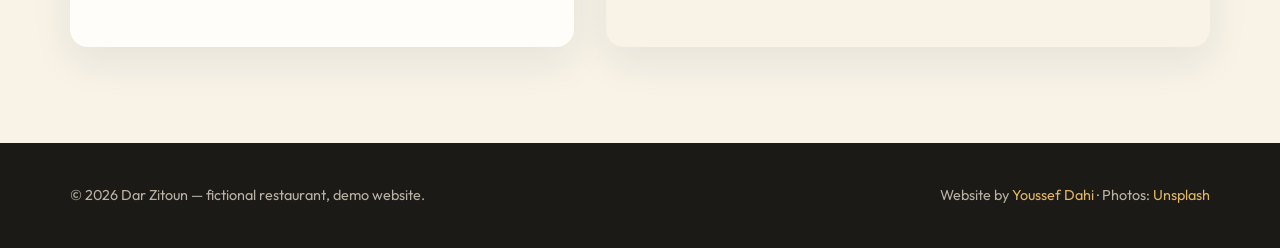
==== commit 3920b279: "Fix second photo size in restaurant story section Co-Authored-By: Claude Opus 5.5 <noreply@anthropic" ====
--- a/demos/restaurant/index.html
+++ b/demos/restaurant/index.html
@@ -87,8 +87,8 @@
     .about { display: grid; grid-template-columns: 1fr 1fr; gap: 4rem; align-items: center; }
     .about-pics { position: relative; height: 480px; }
     .about-pics img { position: absolute; border-radius: var(--radius); object-fit: cover; box-shadow: 0 25px 50px rgba(0,0,0,.18); }
-    .about-pics img:first-child { inset: 0 18% 18% 0; width: 82%; height: 82%; }
-    .about-pics img:last-child { width: 50%; height: 52%; inset-inline-end: 0; bottom: 0; border: 6px solid var(--cream); }
+    .about-pics img:nth-of-type(1) { inset: 0 18% 18% 0; width: 82%; height: 82%; }
+    .about-pics img:nth-of-type(2) { width: 50%; height: 52%; inset-inline-end: 0; bottom: 0; border: 6px solid var(--cream); }
     .about-pics .badge { position: absolute; top: 1.2rem; inset-inline-end: 6%; background: var(--gold); color: var(--ink); border-radius: 50%; width: 110px; height: 110px; display: grid; place-items: center; text-align: center; font-weight: 700; line-height: 1.1; box-shadow: 0 12px 30px rgba(0,0,0,.2); }
     .about-pics .badge b { display: block; font-family: var(--serif); font-size: 2rem; }
     .features { display: grid; grid-template-columns: 1fr 1fr; gap: 1rem; margin-top: 1.8rem; }
